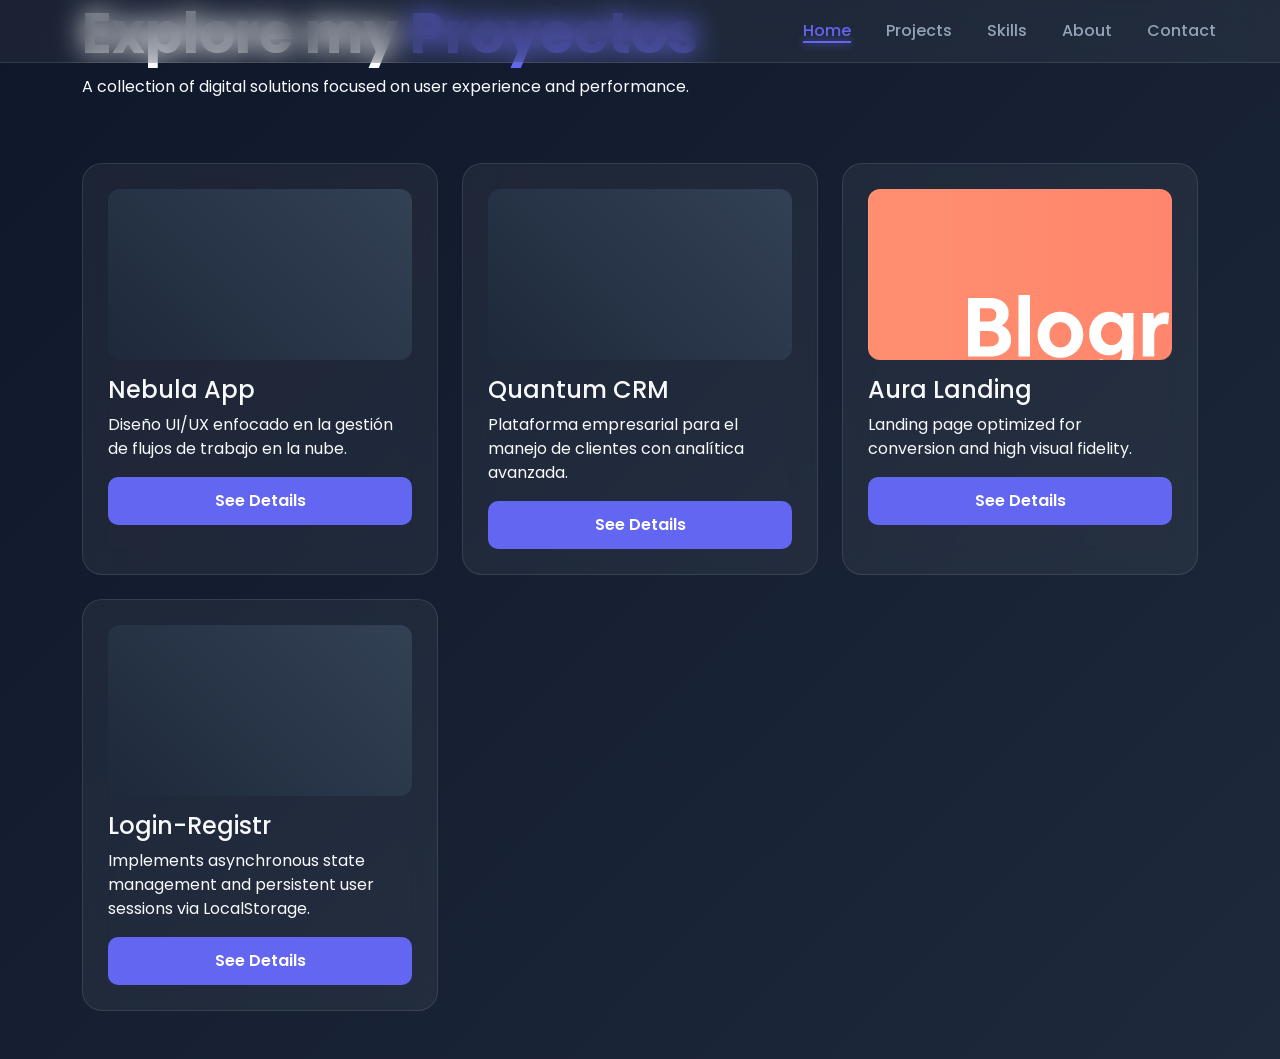
==== proyect.html @ 4cfe9ff9 "first commit" ====
<!DOCTYPE html>
<html lang="es">
<head>
    <meta charset="UTF-8">
    <meta name="viewport" content="width=device-width, initial-scale=1.0">
    <title>Portfolio | Mis Proyectos</title>
    
    <link href="https://cdn.jsdelivr.net/npm/bootstrap@5.3.0/dist/css/bootstrap.min.css" rel="stylesheet">
    <link href="https://fonts.googleapis.com/css2?family=Poppins:wght@300;400;600;700&display=swap" rel="stylesheet">
    <link rel="stylesheet" href="./css/proyecto.css">
</head>
<body class="bg-main">

   <header class="fixed-top">
    <nav class="navbar-container">
       
        <div class="menu-toggle" id="mobile-menu">
            <span class="bar"></span>
            <span class="bar"></span>
            <span class="bar"></span>
        </div>

        <ul class="nav-links" id="nav-list">
            <li><a href="index.html" class="active">Home</a></li>
            <li><a href="proyect.html">Projects</a></li>
            <li><a href="#">Skills</a></li>
            <li><a href="#">About</a></li>
            <li><a href="contact.html">Contact</a></li>
        </ul>
    </nav>
</header>

    <main class="container">
        <section class="hero text-center text-md-start">
            <div class="row align-items-center">
                <div class="col-lg-8">
                    <h1 class="hero-title">Explore my <span>Proyectos</span></h1>
                    <p class="hero-subtitle">A collection of digital solutions focused on user experience and performance.</p>
                </div>
            </div>
        </section>

        <section class="row g-4 py-5">
            <div class="col-12 col-md-6 col-lg-4">
                <article class="glass project-card h-100">
                    <div class="project-img-placeholder mb-3">
                        <div class="img-inner"><img src="" alt=""></div>
                    </div>
                    <h3 class="title fs-4">Nebula App</h3>
                    <p class="message">Diseño UI/UX enfocado en la gestión de flujos de trabajo en la nube.</p>
                    <a href=""><button class="submit w-100">See Details</button></a>
                </article>
            </div>

            <div class="col-12 col-md-6 col-lg-4">
                <article class="glass project-card h-100">
                    <div class="project-img-placeholder mb-3">
                        <div class="img-inner"><img src="" alt=""></div>
                    </div>
                    <h3 class="title fs-4">Quantum CRM</h3>
                    <p class="message">Plataforma empresarial para el manejo de clientes con analítica avanzada.</p>
                    <a href=""><button class="submit w-100">See Details</button></a>
                </article>
            </div>

            <div class="col-12 col-md-6 col-lg-4">
                <article class="glass project-card h-100">
                    <div class="project-img-placeholder mb-3">
                        <div class="img-inner"><img src="./img/screenshot.png" alt=""></div>
                    </div>
                    <h3 class="title fs-4">Aura Landing</h3>
                    <p class="message">Landing page optimized for conversion and high visual fidelity.</p>
                    <a href="https://higuitajuan06-web.github.io/frontmentor-blog-master-2/"><button class="submit w-100">See Details</button></a>
                </article>
            </div>

            <div class="col-12 col-md-6 col-lg-4">
                <article class="glass project-card h-100">
                    <div class="project-img-placeholder mb-3">
                        <div class="img-inner"><img src="" alt=""></div>
                    </div>
                    <h3 class="title fs-4">Login-Registr</h3>
                    <p class="message">Implements asynchronous state management and persistent user sessions via LocalStorage.</p>
                    <a href=""><button class="submit w-100">See Details</button></a>
                </article>
            </div>
        </section>
    </main>

    <script src="https://cdn.jsdelivr.net/npm/bootstrap@5.3.0/dist/js/bootstrap.bundle.min.js"></script>
    <script src="./js/proyect.js"></script>
</body>
</html>
---- css/proyecto.css ----
/* ==========================================================================
   VARIABLES GLOBALES
   ========================================================================== */
:root {
    /* Colores de Fondo */
    --bg-deep: #0f172a;
    --bg-gradient: linear-gradient(135deg, #0f172a, #1e293b);
    
    /* Colores de Marca */
    --primary: #6366f1;       /* Violeta principal */
    --primary-hover: #4f46e5; /* Violeta oscuro para hover */
    
    /* Colores de Texto */
    --text-high: #f8fafc;     /* Blanco brillante */
    --text-low: #94a3b8;      /* Gris azulado para subtítulos */
    
    /* Efecto Glassmorphism */
    --glass-bg: rgba(255, 255, 255, 0.05);
    --glass-border: rgba(255, 255, 255, 0.1);
    --glass-blur: 14px;
    
    /* Animaciones */
    --transition: 0.3s cubic-bezier(0.4, 0, 0.2, 1);
}

/* ==========================================================================
   RESET Y BASE
   ========================================================================== */
body {
    background: var(--bg-gradient);
    color: var(--text-high);
    font-family: 'Poppins', sans-serif;
    min-height: 100vh;
    -webkit-font-smoothing: antialiased;
}

/* ==========================================================================
   ESTILOS DETERMINADOS PARA EL NAVBAR GLOBAL
   ========================================================================== */
.navbar-container {
    display: flex;
    justify-content: space-between;
    align-items: center;
    padding: 1.2rem 5%;
    background: var(--glass-bg);
    backdrop-filter: blur(var(--glass-blur));
    -webkit-backdrop-filter: blur(var(--glass-blur));
    border-bottom: 1px solid var(--glass-border);
    transition: var(--transition);
}

.nav-links {
    display: flex;
    list-style: none;
    gap: 35px;
    margin: 0;
    align-items: center;
}

.nav-links li {
    position: relative;
}

.nav-links a {
    text-decoration: none;
    color: var(--text-low);
    font-size: 1rem;
    font-weight: 500;
    padding: 8px 0;
    transition: color 0.3s ease;
}

/* ===== ANIMACIÓN DE LA LÍNEA AMARILLA AL PASAR EL CURSOR ===== */
.nav-links a::after {
    content: '';
    position: absolute;
    bottom: 0;
    left: 0;
    width: 0; /* Empieza en 0 */
    height: 2px;
    background-color: var(--accent-yellow);
    box-shadow: 0 0 8px var(--accent-yellow); /* Brillo sutil */
    transition: width 0.4s cubic-bezier(0.4, 0, 0.2, 1);
}

.nav-links a:hover {
    color: var(--text-high);
}

.nav-links a:hover::after {
    width: 100%; /* Se expande al 100% al pasar el curso */
}

/* ===== ESTADO ACTIVO (Diferente al Hover) ===== */
.nav-links a.active {
    color: var(--primary);
}

.nav-links a.active::after {
    width: 100%;
    background-color: var(--primary); /* El activo se queda en violeta */
    box-shadow: 0 0 8px var(--primary);
}

/* ==========================================================================
   COMPONENTES: PROYECTOS (CARDS)
   ========================================================================== */

/* Contenedor Glassmorphism */
.glass {
    background: var(--glass-bg);
    backdrop-filter: blur(var(--glass-blur));
    -webkit-backdrop-filter: blur(var(--glass-blur)); /* Soporte Safari */
    border: 1px solid var(--glass-border);
    border-radius: 20px;
    padding: 25px;
    transition: var(--transition);
}

/* Efecto Hover en la Tarjeta */
.project-card:hover {
    transform: translateY(-10px); /* Eleva la tarjeta */
    border-color: var(--primary);  /* Brillo violeta en el borde */
    box-shadow: 0 15px 30px rgba(0, 0, 0, 0.4);
}

/* Contenedor de Imagen de Proyecto */
.project-img-placeholder {
    width: 100%;
    aspect-ratio: 16 / 9; /* Mantiene proporción de video/imagen */
    background: #000;
    border-radius: 12px;
    overflow: hidden;
    position: relative;
}

.img-inner {
    width: 100%;
    height: 100%;
    background: linear-gradient(45deg, #1e293b, #334155);
    transition: var(--transition);
}

.project-card:hover .img-inner {
    transform: scale(1.1); /* Efecto zoom en la imagen al hacer hover */
}

/* ==========================================================================
   TEXTOS Y BOTONES
   ========================================================================== */
.hero-title {
    font-size: clamp(2rem, 5vw, 3.5rem); /* Tamaño fluido según pantalla */
    font-weight: 700;
}

.hero-title span {
    color: var(--primary);
}

.submit {
    background: var(--primary);
    color: white;
    padding: 12px;
    border-radius: 10px;
    font-weight: 600;
    transition: var(--transition);
    border: none;
}

.submit:hover {
    background: var(--primary-hover);
    box-shadow: 0 0 20px rgba(99, 102, 241, 0.4);
}

@media (max-width: 992px) {
    .menu-toggle {
        display: flex; /* Aparece la hamburguesa */
        z-index: 1001;
    }

    .nav-links {
        position: fixed;
        top: 0;
        right: -100%; /* Escondido a la derecha */
        width: 100%;
        height: 100vh;
        background: rgba(15, 23, 42, 0.95); /* Fondo sólido oscuro */
        backdrop-filter: blur(20px);
        flex-direction: column;
        justify-content: center;
        transition: 0.5s ease-in-out;
        z-index: 1000;
    }

    .nav-links.show {
        right: 0; /* Aparece al activar */
    }

    /* Transformación de hamburguesa a X */
    .menu-toggle.active .bar:nth-child(1) { transform: translateY(9px) rotate(45deg); }
    .menu-toggle.active .bar:nth-child(2) { opacity: 0; }
    .menu-toggle.active .bar:nth-child(3) { transform: translateY(-9px) rotate(-45deg); }
}
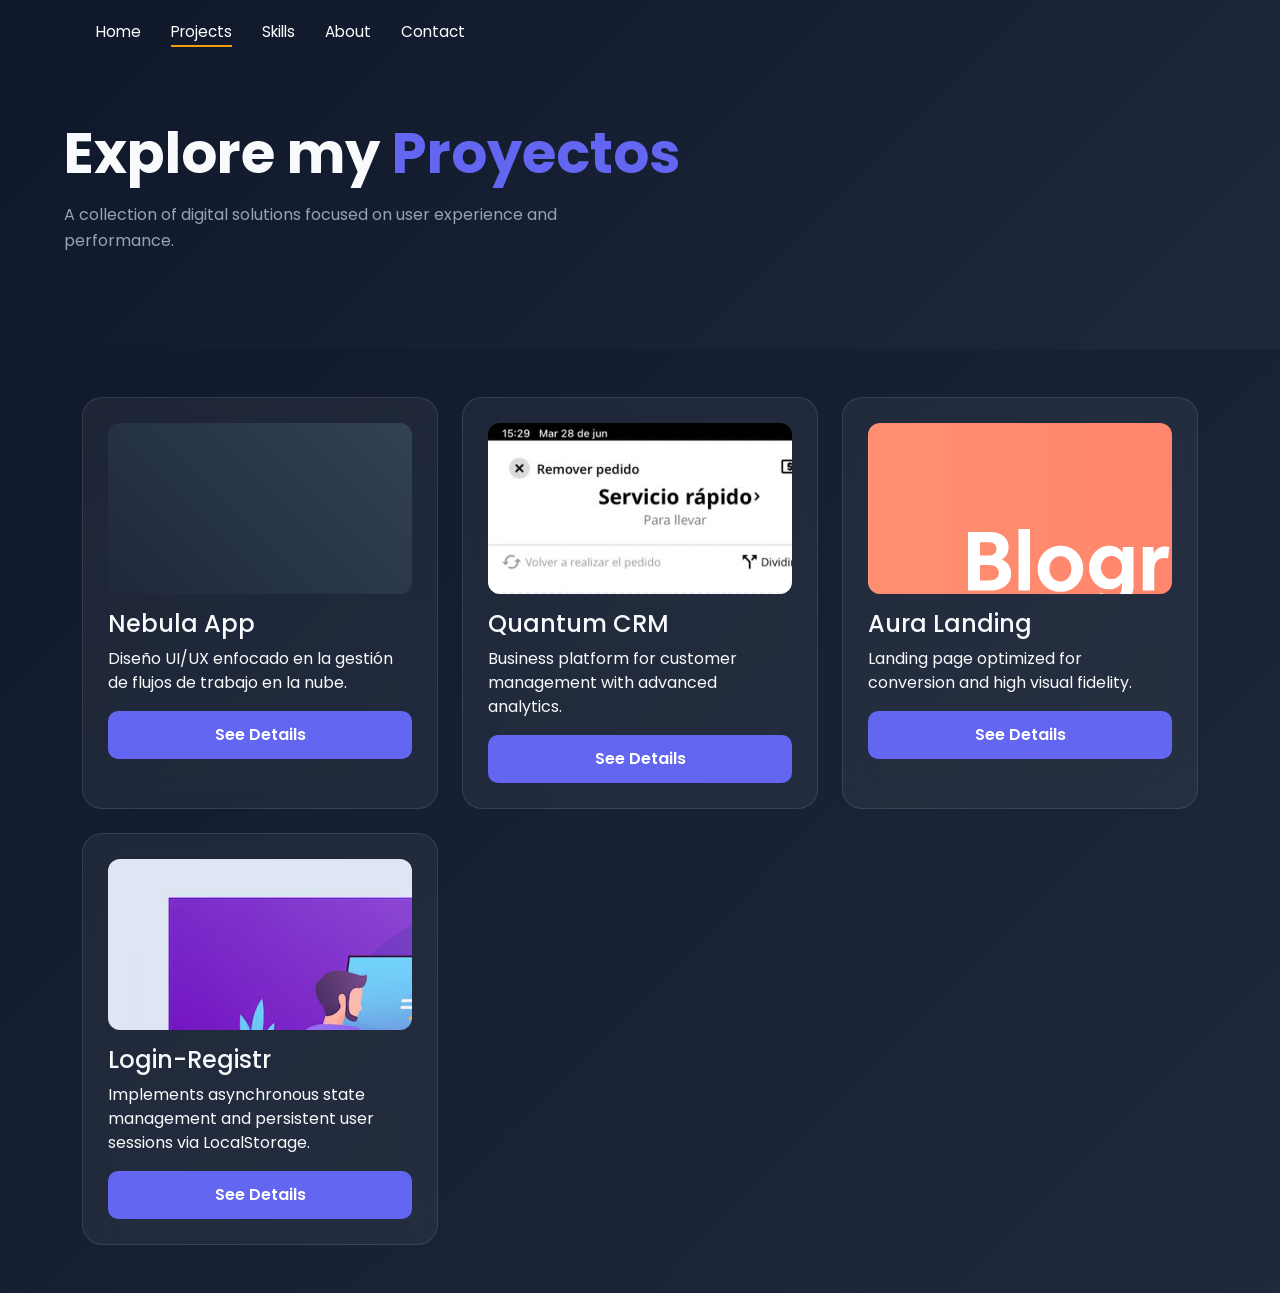
==== commit 35a9f9f5: "feat: firtcommit-actualizacio1" ====
--- a/proyect.html
+++ b/proyect.html
@@ -11,34 +11,41 @@
 </head>
 <body class="bg-main">
 
-   <header class="fixed-top">
+<header class="fixed-top">
     <nav class="navbar-container">
-       
+
+        <!-- Botón hamburguesa -->
         <div class="menu-toggle" id="mobile-menu">
             <span class="bar"></span>
             <span class="bar"></span>
             <span class="bar"></span>
         </div>
 
+        <!-- Links -->
         <ul class="nav-links" id="nav-list">
-            <li><a href="index.html" class="active">Home</a></li>
-            <li><a href="proyect.html">Projects</a></li>
+            <li><a href="index.html">Home</a></li>
+            <li><a href="proyect.html" class="active">Projects</a></li>
             <li><a href="#">Skills</a></li>
             <li><a href="#">About</a></li>
             <li><a href="contact.html">Contact</a></li>
         </ul>
+
     </nav>
 </header>
 
+<!-- HERO SECTION -->
+<section class="hero">
+    <div class="hero-container">
+        <h1 class="hero-title">Explore my <span>Proyectos</span></h1>
+        <p class="hero-subtitle">
+            A collection of digital solutions focused on user experience and performance.
+        </p>
+    </div>
+</section>
+
+
+
     <main class="container">
-        <section class="hero text-center text-md-start">
-            <div class="row align-items-center">
-                <div class="col-lg-8">
-                    <h1 class="hero-title">Explore my <span>Proyectos</span></h1>
-                    <p class="hero-subtitle">A collection of digital solutions focused on user experience and performance.</p>
-                </div>
-            </div>
-        </section>
 
         <section class="row g-4 py-5">
             <div class="col-12 col-md-6 col-lg-4">
@@ -55,11 +62,11 @@
             <div class="col-12 col-md-6 col-lg-4">
                 <article class="glass project-card h-100">
                     <div class="project-img-placeholder mb-3">
-                        <div class="img-inner"><img src="" alt=""></div>
+                        <div class="img-inner"><img src="./img/LAvu-Cafeteria-1024x711.jpeg" alt=""></div>
                     </div>
                     <h3 class="title fs-4">Quantum CRM</h3>
-                    <p class="message">Plataforma empresarial para el manejo de clientes con analítica avanzada.</p>
-                    <a href=""><button class="submit w-100">See Details</button></a>
+                    <p class="message">Business platform for customer management with advanced analytics.</p>
+                    <a href="https://higuitajuan06-web.github.io/Simulacro-Javascrip-App-Restaurant/"><button class="submit w-100">See Details</button></a>
                 </article>
             </div>
 
@@ -77,11 +84,11 @@
             <div class="col-12 col-md-6 col-lg-4">
                 <article class="glass project-card h-100">
                     <div class="project-img-placeholder mb-3">
-                        <div class="img-inner"><img src="" alt=""></div>
+                        <div class="img-inner"><img src="./img/modern-flat-website-login-page-template_2095-181.avif" alt=""></div>
                     </div>
                     <h3 class="title fs-4">Login-Registr</h3>
                     <p class="message">Implements asynchronous state management and persistent user sessions via LocalStorage.</p>
-                    <a href=""><button class="submit w-100">See Details</button></a>
+                    <a href="index.html"><button class="submit w-100">See Details</button></a>
                 </article>
             </div>
         </section>
--- a/css/proyecto.css
+++ b/css/proyecto.css
@@ -37,69 +37,91 @@
 /* ==========================================================================
    ESTILOS DETERMINADOS PARA EL NAVBAR GLOBAL
    ========================================================================== */
+   .menu-toggle {
+    display: none;
+    flex-direction: column;
+    gap: 5px;
+    cursor: pointer;
+}
+
+.menu-toggle .bar {
+    width: 25px;
+    height: 3px;
+    background-color: white;
+    transition: 0.4s;
+}
+
 .navbar-container {
     display: flex;
-    justify-content: space-between;
+    justify-content: space-evenly;
     align-items: center;
-    padding: 1.2rem 5%;
-    background: var(--glass-bg);
-    backdrop-filter: blur(var(--glass-blur));
-    -webkit-backdrop-filter: blur(var(--glass-blur));
-    border-bottom: 1px solid var(--glass-border);
-    transition: var(--transition);
+    padding: 20px 50px;
+    background: transparent; /* O puedes usar el color oscuro del body */
+}
+
+/* Estilo del Logo */
+.brand .logo {
+    font-size: 1.5rem;
+    font-weight: bold;
+    margin: 0;
+    color: #fff;
+}
+
+.brand .slogan {
+    font-size: 0.85rem;
+    color: #a0a0a0;
+    display: block;
+}
+
+/* Lista de Enlaces */
+.menu-toggle.active .bar:nth-child(1) {
+    transform: rotate(45deg) translate(5px, 5px);
+}
+
+.menu-toggle.active .bar:nth-child(2) {
+    opacity: 0;
+}
+
+.menu-toggle.active .bar:nth-child(3) {
+    transform: rotate(-45deg) translate(6px, -6px);
 }
 
 .nav-links {
     display: flex;
     list-style: none;
-    gap: 35px;
+    gap: 30px;
     margin: 0;
-    align-items: center;
-}
-
-.nav-links li {
-    position: relative;
 }
 
 .nav-links a {
     text-decoration: none;
-    color: var(--text-low);
-    font-size: 1rem;
-    font-weight: 500;
-    padding: 8px 0;
+    color: #fff;
+    font-size: 0.95rem;
+    position: relative; /* Necesario para la línea */
+    padding: 5px 0;
     transition: color 0.3s ease;
 }
 
-/* ===== ANIMACIÓN DE LA LÍNEA AMARILLA AL PASAR EL CURSOR ===== */
+/* La línea amarilla/naranja (Estado normal: oculta) */
 .nav-links a::after {
     content: '';
     position: absolute;
+    width: 0;
+    height: 2px;
     bottom: 0;
     left: 0;
-    width: 0; /* Empieza en 0 */
-    height: 2px;
-    background-color: var(--accent-yellow);
-    box-shadow: 0 0 8px var(--accent-yellow); /* Brillo sutil */
-    transition: width 0.4s cubic-bezier(0.4, 0, 0.2, 1);
-}
-
-.nav-links a:hover {
-    color: var(--text-high);
-}
-
-.nav-links a:hover::after {
-    width: 100%; /* Se expande al 100% al pasar el curso */
-}
-
-/* ===== ESTADO ACTIVO (Diferente al Hover) ===== */
-.nav-links a.active {
-    color: var(--primary);
-}
-
+    background-color: #f39c12; /* Color naranja/amarillo de la imagen */
+    transition: width 0.3s ease;
+}
+
+/* Efecto al pasar el cursor y estado activo */
+.nav-links a:hover::after,
 .nav-links a.active::after {
     width: 100%;
-    background-color: var(--primary); /* El activo se queda en violeta */
-    box-shadow: 0 0 8px var(--primary);
+}
+
+.nav-links a:hover {
+    color: #f39c12;
 }
 
 /* ==========================================================================
@@ -148,6 +170,56 @@
 /* ==========================================================================
    TEXTOS Y BOTONES
    ========================================================================== */
+
+/* HERO */
+.hero {
+    padding: 120px 5% 80px;
+    background: var(--bg-gradient);
+}
+
+.hero-container {
+    max-width: 1200px;
+    margin: auto;
+}
+
+.hero-title {
+    font-size: clamp(2rem, 5vw, 3rem);
+    font-weight: 700;
+    margin-bottom: 15px;
+}
+
+.hero-title span {
+    color: var(--primary);
+}
+
+.hero-subtitle {
+    color: var(--text-low);
+    max-width: 600px;
+    line-height: 1.6;
+}
+
+/* NAVBAR */
+.navbar-container {
+    display: flex;
+    justify-content: space-between;
+    align-items: center;
+    padding: 20px 5%;
+    position: relative;
+}
+
+/* RESPONSIVE */
+@media (max-width: 992px) {
+
+    .hero {
+        padding-top: 140px;
+        text-align: center;
+    }
+
+    .hero-subtitle {
+        margin: auto;
+    }
+}
+
 .hero-title {
     font-size: clamp(2rem, 5vw, 3.5rem); /* Tamaño fluido según pantalla */
     font-weight: 700;
@@ -173,31 +245,32 @@
 }
 
 @media (max-width: 992px) {
+
+    .navbar-container {
+        justify-content: space-between;
+    }
+
     .menu-toggle {
-        display: flex; /* Aparece la hamburguesa */
+        display: flex;
         z-index: 1001;
     }
 
     .nav-links {
         position: fixed;
         top: 0;
-        right: -100%; /* Escondido a la derecha */
-        width: 100%;
+        right: -100%;
+        width: 70%;
         height: 100vh;
-        background: rgba(15, 23, 42, 0.95); /* Fondo sólido oscuro */
-        backdrop-filter: blur(20px);
+        background: var(--bg-deep);
         flex-direction: column;
+        align-items: center;
         justify-content: center;
-        transition: 0.5s ease-in-out;
+        gap: 40px;
+        transition: 0.5s ease;
         z-index: 1000;
     }
 
     .nav-links.show {
-        right: 0; /* Aparece al activar */
-    }
-
-    /* Transformación de hamburguesa a X */
-    .menu-toggle.active .bar:nth-child(1) { transform: translateY(9px) rotate(45deg); }
-    .menu-toggle.active .bar:nth-child(2) { opacity: 0; }
-    .menu-toggle.active .bar:nth-child(3) { transform: translateY(-9px) rotate(-45deg); }
-}+        right: 0;
+    }
+}
